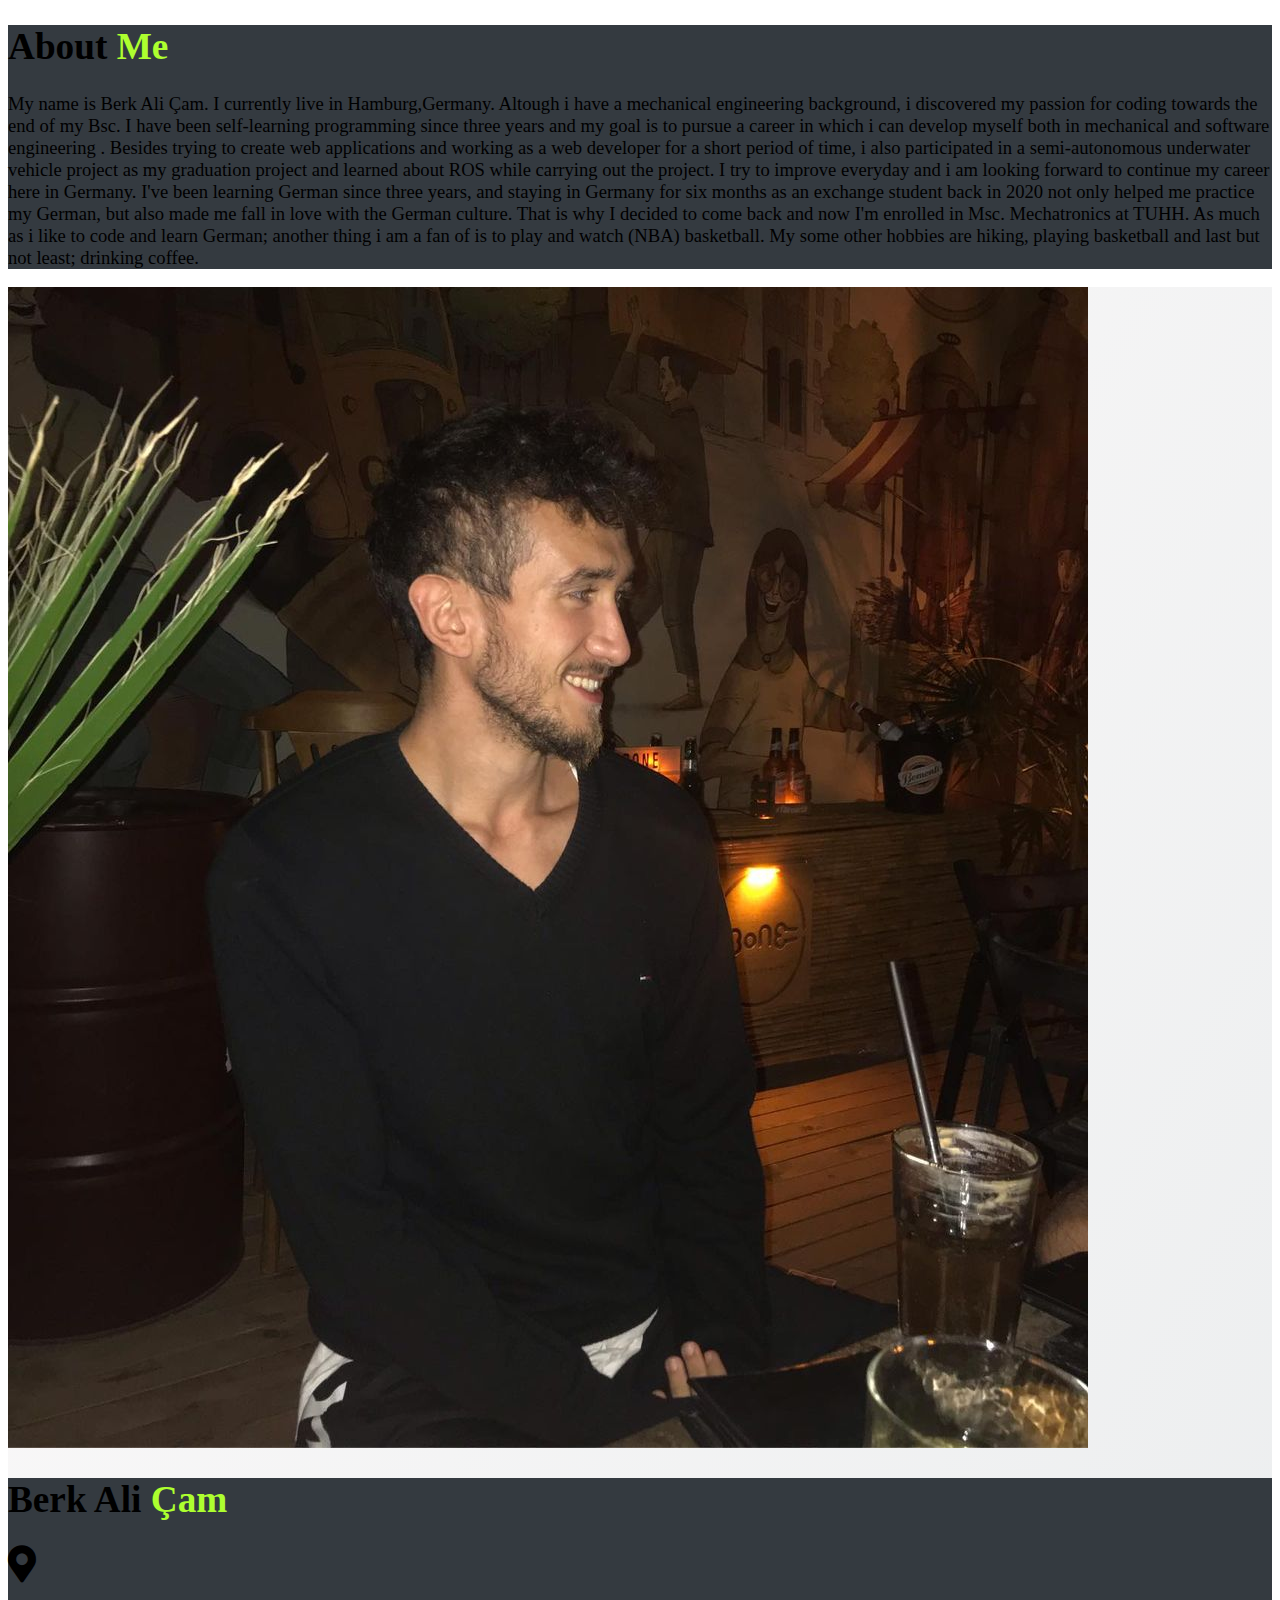
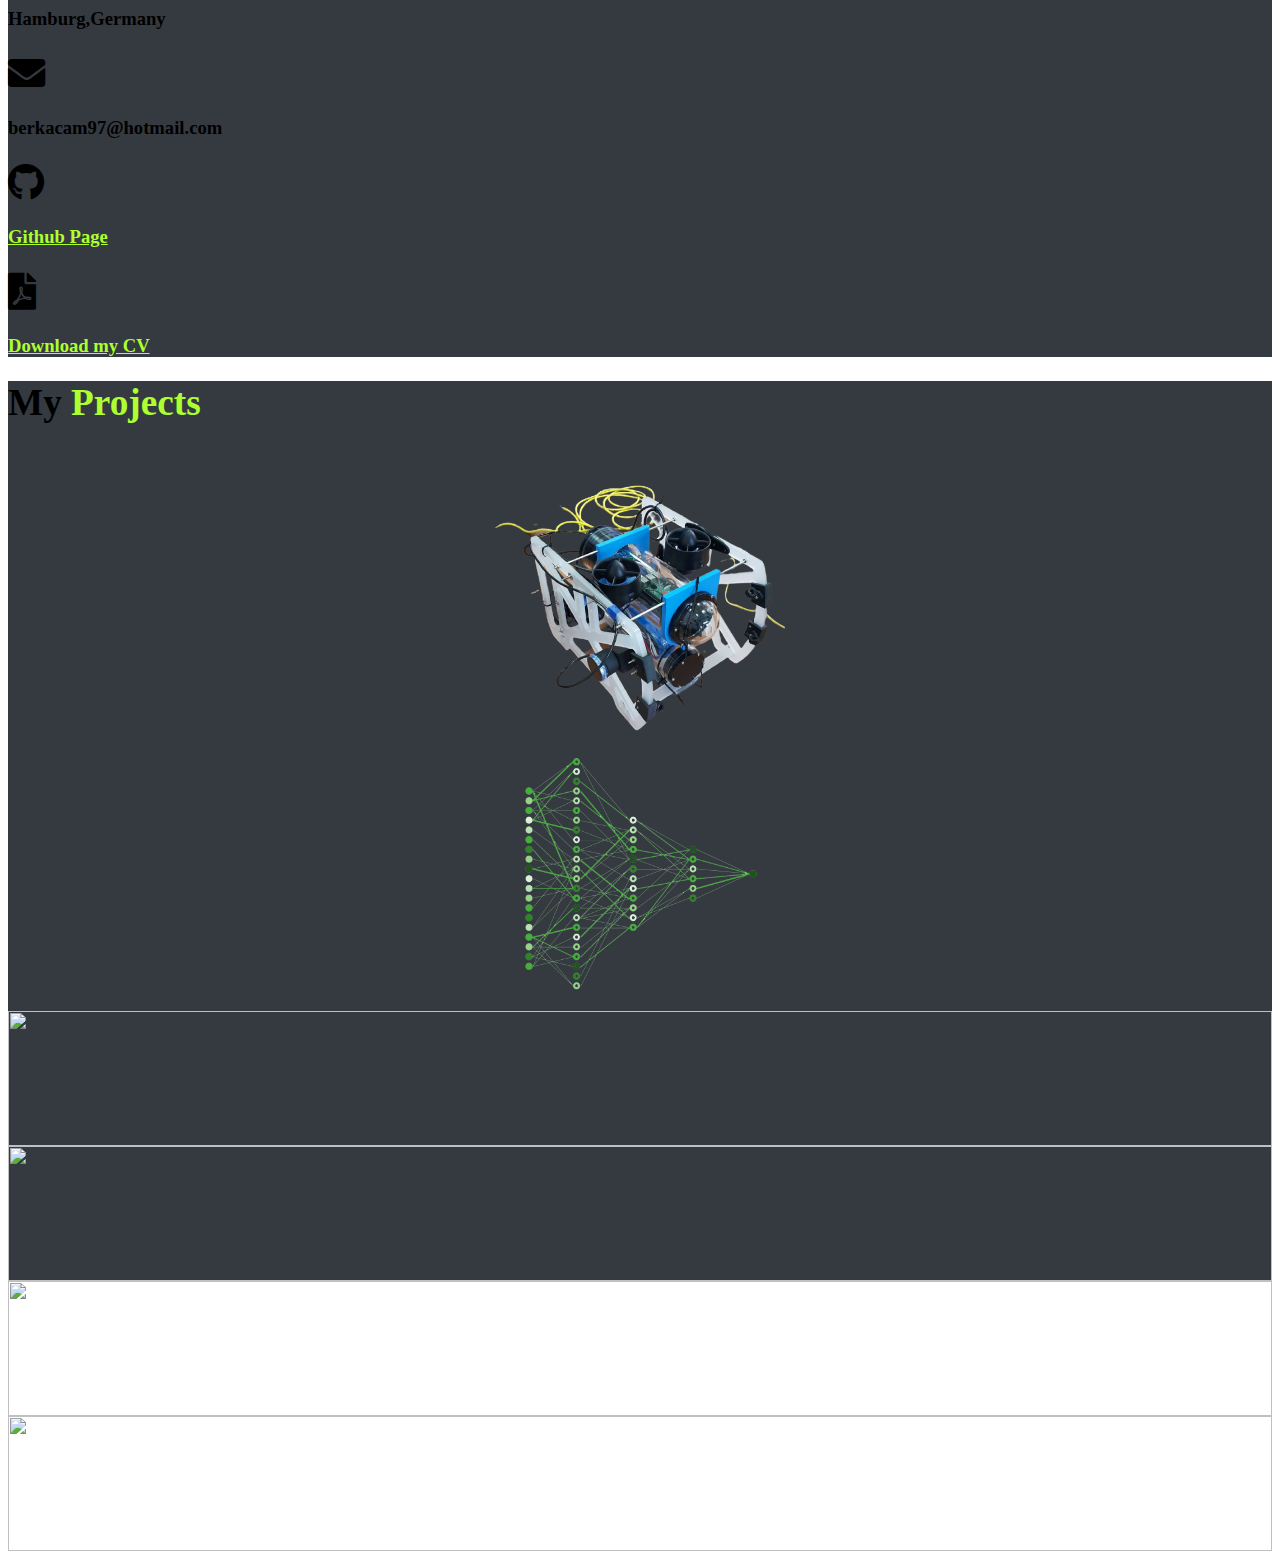
==== index.html @ bec91b0f "update" ====
<!DOCTYPE html>
<html lang="en">

<head>
    <meta charset="UTF-8">
    <meta name="viewport" content="width=device-width, initial-scale=1.0">
    <link rel="stylesheet" href="style.css">
    <link rel="stylesheet" href="https://cdnjs.cloudflare.com/ajax/libs/font-awesome/5.15.3/css/all.min.css">
    <link href="https://cdn.jsdelivr.net/npm/bootstrap@5.3.2/dist/css/bootstrap.min.css" rel="stylesheet"
        integrity="sha384-T3c6CoIi6uLrA9TneNEoa7RxnatzjcDSCmG1MXxSR1GAsXEV/Dwwykc2MPK8M2HN" crossorigin="anonymous">
    <title>Berk's Website | Welcome!</title>
</head>

<body>
    <div id="main" class="container d-flex text-responsive text-center">
        <div class="row flex-grow-1 ">
            <div class="container vh-100 dark col text-light">
                <h1 class="fst-italic p-2">About <span class="lime">Me</span></h1>
                <p class="lh-2 text-start">
                    My name is Berk Ali Çam. I currently live in Hamburg,Germany.
                    Altough i have a mechanical engineering background, i discovered my passion
                    for coding towards the end of my Bsc. I have been self-learning programming since three
                    years and my goal is to pursue a career in which i can develop myself both in
                    mechanical and software engineering . Besides trying to create web applications and working
                    as a web developer for a short period of time, i also participated in a semi-autonomous
                    underwater vehicle project as my graduation project
                    and learned about ROS while carrying out the project. I try to improve everyday and i am
                    looking forward to continue my career here in Germany. I've been learning German since three
                    years, and staying in Germany for six months as an exchange student back in 2020
                    not only helped me practice my German, but also made me fall in love with the German
                    culture. That is why I decided to come back and now I'm enrolled in Msc. Mechatronics at
                    TUHH.
                    As much as i like to code and learn German; another thing i am a fan of is to play and watch
                    (NBA) basketball. My some other hobbies are hiking, playing basketball
                    and last but not least; drinking coffee.
                </p>
            </div>
            <div class="container vh-100 col gradient ">
                <img src="./images/berk_photo.jpg" class="rounded-circle img-fluid mt-2 mb-2 " alt="">
                <div class="text-white p-3 dark border rounded">
                    <h1 class="fst-italic text-center">Berk Ali <span class="lime">Çam</span></h1>
                    <div class="d-flex">
                        <i class="fas fa-map-marker-alt fa-2x p-2"></i>
                        <h4 class="align-self-center flex-fill mb-0">Hamburg,Germany</h4>
                    </div>
                    <div class="d-flex">
                        <i class="fas fa-envelope fa-2x p-2"></i>
                        <h4 class="align-self-center flex-fill mb-0">berkacam97@hotmail.com</h4>
                    </div>
                    <div class="d-flex">
                        <i class="fab fa-github fa-2x p-2"></i>
                        <a class="link-underline link-underline-opacity-0 lime align-self-center flex-fill"
                            target="_blank" href="https://github.com/bergalii">
                            <h4 class="align-self-center mb-0">Github Page</h4>
                        </a>
                    </div>
                    <div class="d-flex">
                        <i class="fas fa-file-pdf fa-2x p-2"></i>
                        <a class="link-underline link-underline-opacity-0 lime align-self-center flex-fill"
                            href="Berk_CV.pdf" download>
                            <h4 class="align-self-center mb-0">Download my CV</h4>
                        </a>
                    </div>
                </div>
            </div>
            <div class="container vh-100 dark col text-light" id="project-container">
                <div style="height: 10vh;" class="row">
                    <h1 class="fst-italic p-2">My <span class="lime">Projects</span></h1>
                </div>
                <div style="height: 30vh; margin: 0;" class="row container border-bottom border-top">
                    <img src="./images/robot.png" class="project-img" alt="">
                </div>
                <div style="height: 30vh; margin: 0;" class="row container border-bottom">
                    <img src="./images/neural_network.png" class="project-img" alt=""
                        onclick="window.open('poster.pdf')">
                </div>
                <div style="height: 30vh;  margin: 0;" class="row container ">
                    <div class="row">
                        <div style="height: 15vh;" class="col container border-right">
                            <img src="./images/fangs.png" class="project-img" alt=""
                                onclick="window.open('https://vampire-vs-villagers.netlify.app/','_blank')">
                        </div>
                        <div style="height: 15vh;" class="col container">
                            <img src="./images/nba.png" class="project-img" alt=""
                                onclick="window.open('https://vampire-vs-villagers.netlify.app/','_blank')">
                        </div>
                    </div>
                    <div class="row">
                        <div style="height: 15vh;" class="col container">
                            <img src="./images/card.png" class="project-img" alt=""
                                onclick="window.open('https://vampire-vs-villagers.netlify.app/','_blank')">
                        </div>
                        <div style="height: 15vh;" class="col container">
                            <img src="./images/trivia.png" class="project-img" alt=""
                                onclick="window.open('https://vampire-vs-villagers.netlify.app/','_blank')">
                        </div>
                    </div>
                </div>
            </div>
        </div>
    </div>
    <script src="https://cdn.jsdelivr.net/npm/bootstrap@5.3.2/dist/js/bootstrap.bundle.min.js"
        integrity="sha384-C6RzsynM9kWDrMNeT87bh95OGNyZPhcTNXj1NW7RuBCsyN/o0jlpcV8Qyq46cDfL"
        crossorigin="anonymous"></script>
</body>

</html>
---- style.css ----
/* Utilities */
.dark {
    background-color: #343a40;
}


body {
    font-size: calc(0.4vw + 1.5vh) !important;
}



.lime {
    color: greenyellow;
}

.gradient {
    background-image: linear-gradient(120deg, #fdfbfb 0%, #ebedee 100%);
}


.img-container {
    display: flex;
    align-items: center;
    justify-content: center;
    height: 100%;
}

.project-img {
    object-fit: scale-down;
    height: 100%;
    width: 100%;
}


#project-container {
    padding: 0;
}

#project-container img {
    cursor: pointer;
}

@media screen and (max-width: 1200px) {
    body {
        font-size: 16px;
    }

    h1 {
        font-size: 13px;
    }
}
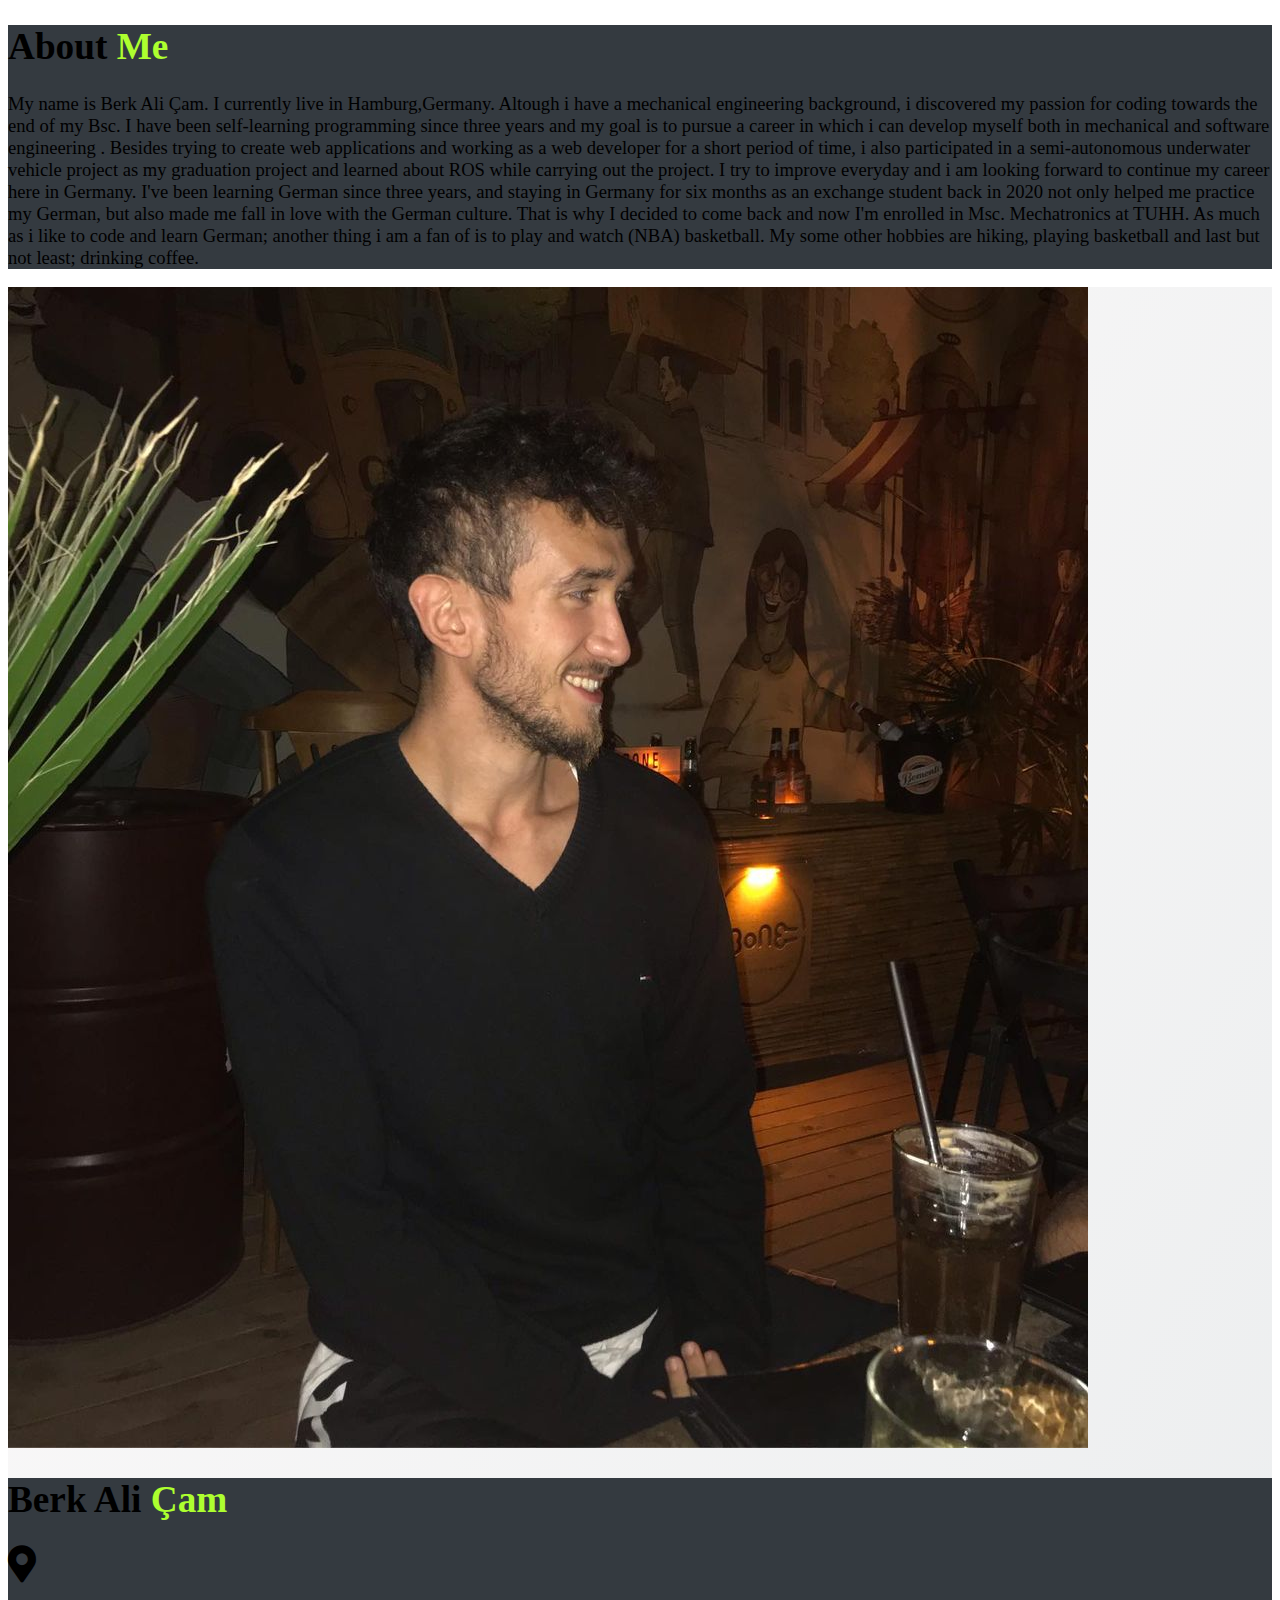
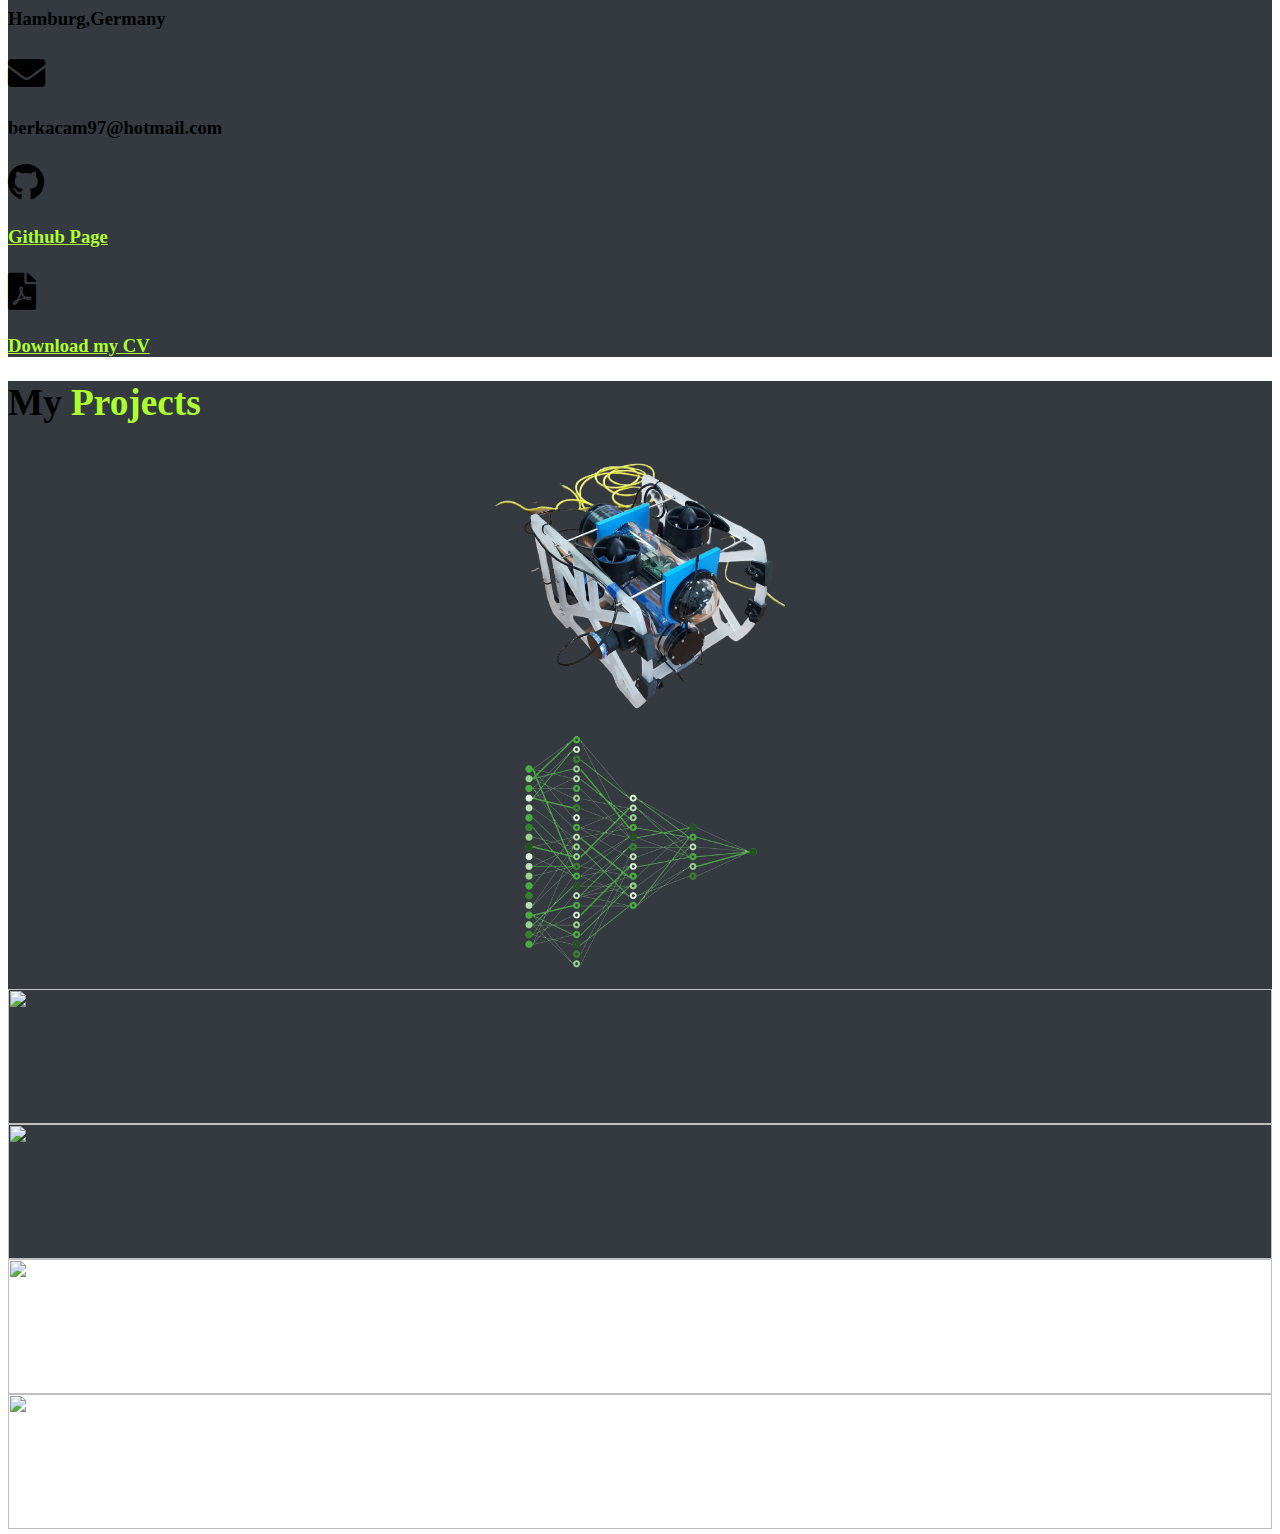
==== commit 26d9eba7: "update" ====
--- a/index.html
+++ b/index.html
@@ -64,41 +64,74 @@
                 </div>
             </div>
             <div class="container vh-100 dark col text-light" id="project-container">
-                <div style="height: 10vh;" class="row">
+                <div style="height: 7.5vh;" class="row">
                     <h1 class="fst-italic p-2">My <span class="lime">Projects</span></h1>
                 </div>
-                <div style="height: 30vh; margin: 0;" class="row container border-bottom border-top">
+                <div style="height: 30vh; margin: 0;" class="row container border-bottom border-top" onmouseover="
+                    showDescription(this)" onmouseout="hideDescription(this)">
+                    <div style="display: none;" class="description"
+                        onclick="window.open('https://www.youtube.com/watch?v=IDcyxaFj86E', '_blank')">
+                        <h5 class="mt-4 lime"> Bsc. Graduation Project</h5>
+                        <h5 class="mt-2"> Integration of new sensors & software development on an underwater vehicle in
+                            ROS framework</h5>
+                    </div>
                     <img src="./images/robot.png" class="project-img" alt="">
                 </div>
-                <div style="height: 30vh; margin: 0;" class="row container border-bottom">
+                <div style="height: 30vh; margin: 0;" class="row container border-bottom"
+                    onmouseover="showDescription(this)" onmouseout="hideDescription(this)">
+                    <div style="display: none;" class="description" onclick="window.open('poster.pdf')">
+                        <h5 class="mt-4 lime"> TUHH - Fishing for Experience Project</h5>
+                        <h5 class="mt-2"> Building a CNN from scratch and integration of the model to web using
+                            Tensorflow & Tensorflow.js</h5>
+                    </div>
                     <img src="./images/neural_network.png" class="project-img" alt=""
                         onclick="window.open('poster.pdf')">
                 </div>
-                <div style="height: 30vh;  margin: 0;" class="row container ">
-                    <div class="row">
-                        <div style="height: 15vh;" class="col container border-right">
-                            <img src="./images/fangs.png" class="project-img" alt=""
-                                onclick="window.open('https://vampire-vs-villagers.netlify.app/','_blank')">
+                <div style="height: 30vh; margin: 0;" class="row container" onmouseover="showList(this)"
+                    onmouseout="hideList(this)">
+                    <div>
+                        <div class="row">
+                            <div style="height: 15vh; " class="col container border-right">
+                                <img src="./images/fangs.png" class="project-img" alt="">
+                            </div>
+                            <div style="height: 15vh;" class="col container">
+                                <img src="./images/nba.png" class="project-img" alt=""
+                                    onclick="window.open('https://vampire-vs-villagers.netlify.app/','_blank')">
+                            </div>
                         </div>
-                        <div style="height: 15vh;" class="col container">
-                            <img src="./images/nba.png" class="project-img" alt=""
-                                onclick="window.open('https://vampire-vs-villagers.netlify.app/','_blank')">
+                        <div class="row">
+                            <div style="height: 15vh;" class="col container">
+                                <img src="./images/card.png" class="project-img" alt=""
+                                    onclick="window.open('https://vampire-vs-villagers.netlify.app/','_blank')">
+                            </div>
+                            <div style="height: 15vh;" class="col container">
+                                <img src="./images/trivia.png" class="project-img" alt=""
+                                    onclick="window.open('https://vampire-vs-villagers.netlify.app/','_blank')">
+                            </div>
                         </div>
                     </div>
-                    <div class="row">
-                        <div style="height: 15vh;" class="col container">
-                            <img src="./images/card.png" class="project-img" alt=""
+                    <div style="display: none;">
+                        <h5>Various <span class="lime">REACT</span> projects</h5>
+                        <ul class="list-group">
+                            <a href=" #" class="list-group-item list-group-item-action"
                                 onclick="window.open('https://vampire-vs-villagers.netlify.app/','_blank')">
-                        </div>
-                        <div style="height: 15vh;" class="col container">
-                            <img src="./images/trivia.png" class="project-img" alt=""
-                                onclick="window.open('https://vampire-vs-villagers.netlify.app/','_blank')">
-                        </div>
+                                Vampires vs Villagers
+                            </a>
+                            <a href=" #" class="list-group-item list-group-item-action"
+                                onclick="window.open('https://buildyournbateam.netlify.app/','_blank')">NBA Team
+                                Builder</a>
+                            <a href="#" class="list-group-item list-group-item-action"
+                                onclick="window.open('https://matchthepictures.netlify.app/','_blank')">Match the
+                                Pictures</a>
+                            <a href="#" class="list-group-item list-group-item-action"
+                                onclick="window.open('https://triviaquizz.netlify.app/','_blank')">Trivia Quiz</a>
+                        </ul>
                     </div>
                 </div>
             </div>
         </div>
     </div>
+    <script src="app.js"></script>
     <script src="https://cdn.jsdelivr.net/npm/bootstrap@5.3.2/dist/js/bootstrap.bundle.min.js"
         integrity="sha384-C6RzsynM9kWDrMNeT87bh95OGNyZPhcTNXj1NW7RuBCsyN/o0jlpcV8Qyq46cDfL"
         crossorigin="anonymous"></script>
--- a/style.css
+++ b/style.css
@@ -32,6 +32,10 @@
     width: 100%;
 }
 
+.description {
+    cursor: pointer;
+}
+
 
 #project-container {
     padding: 0;
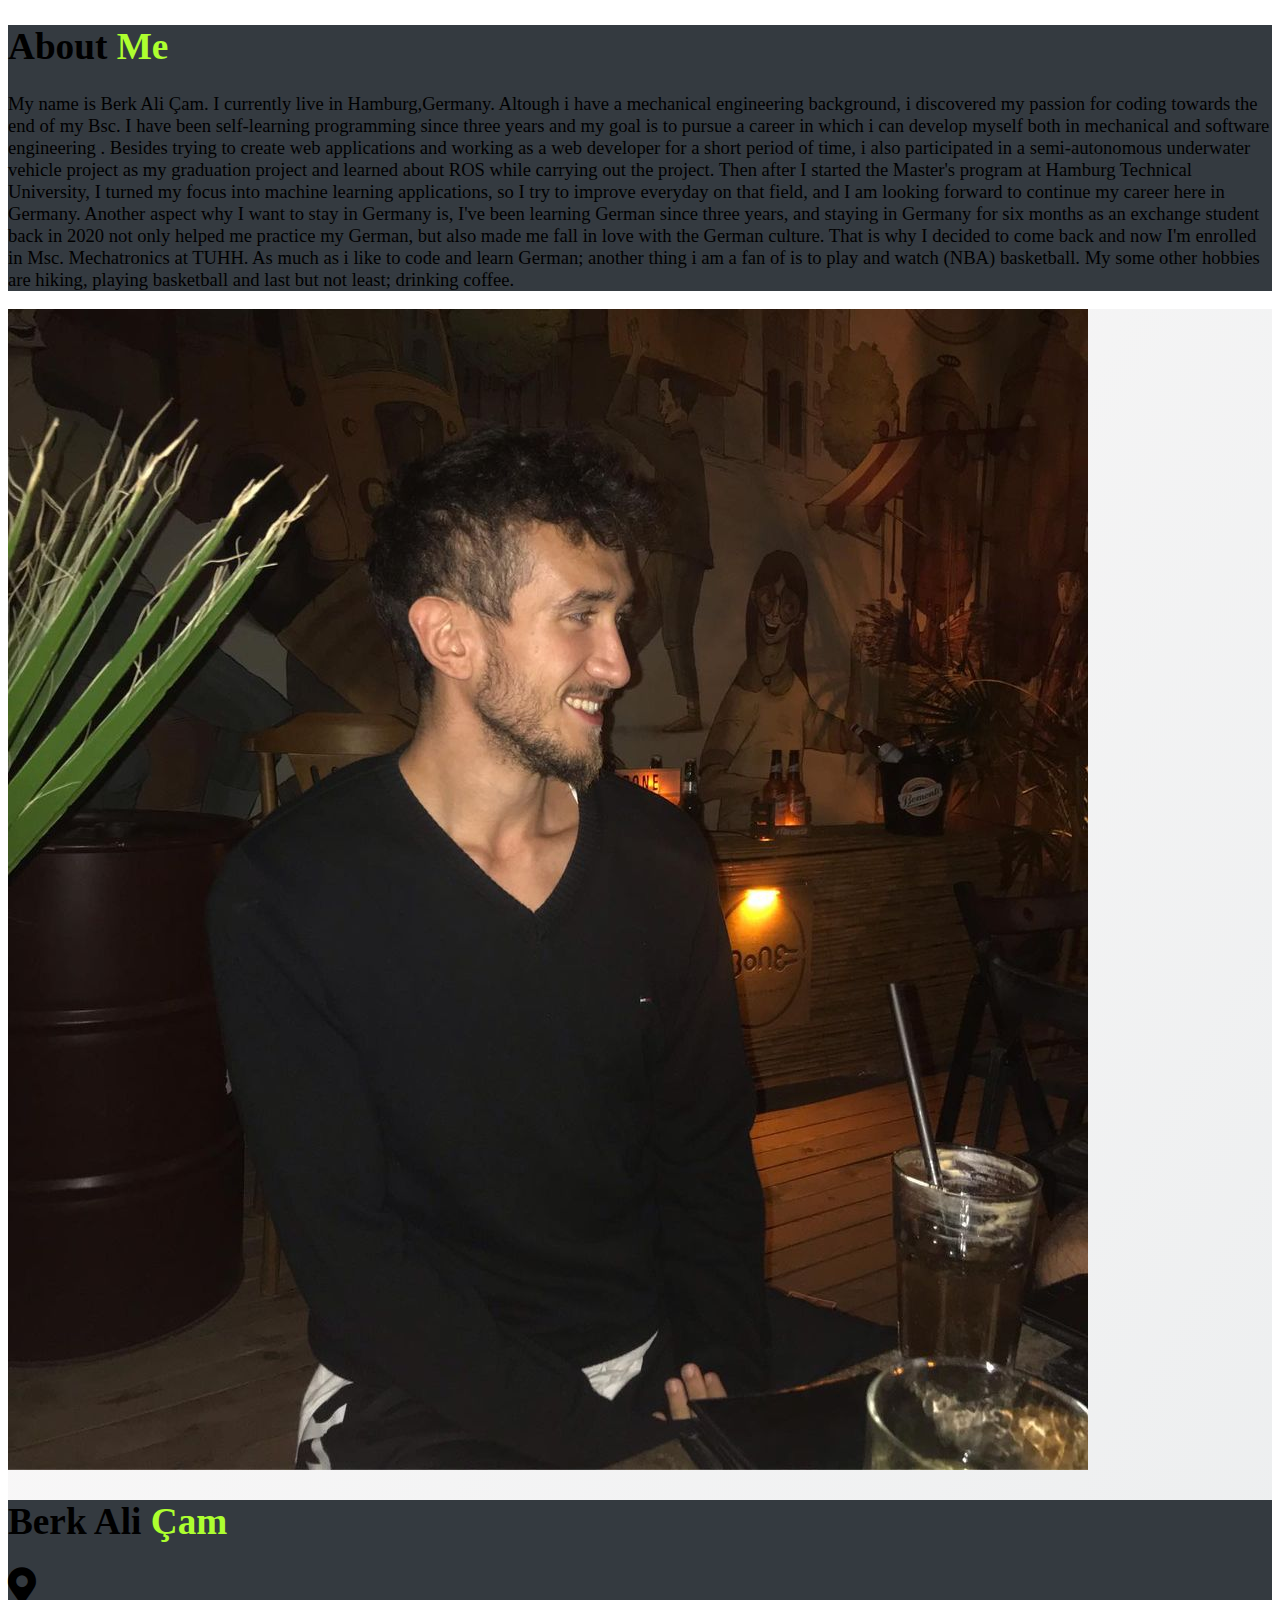
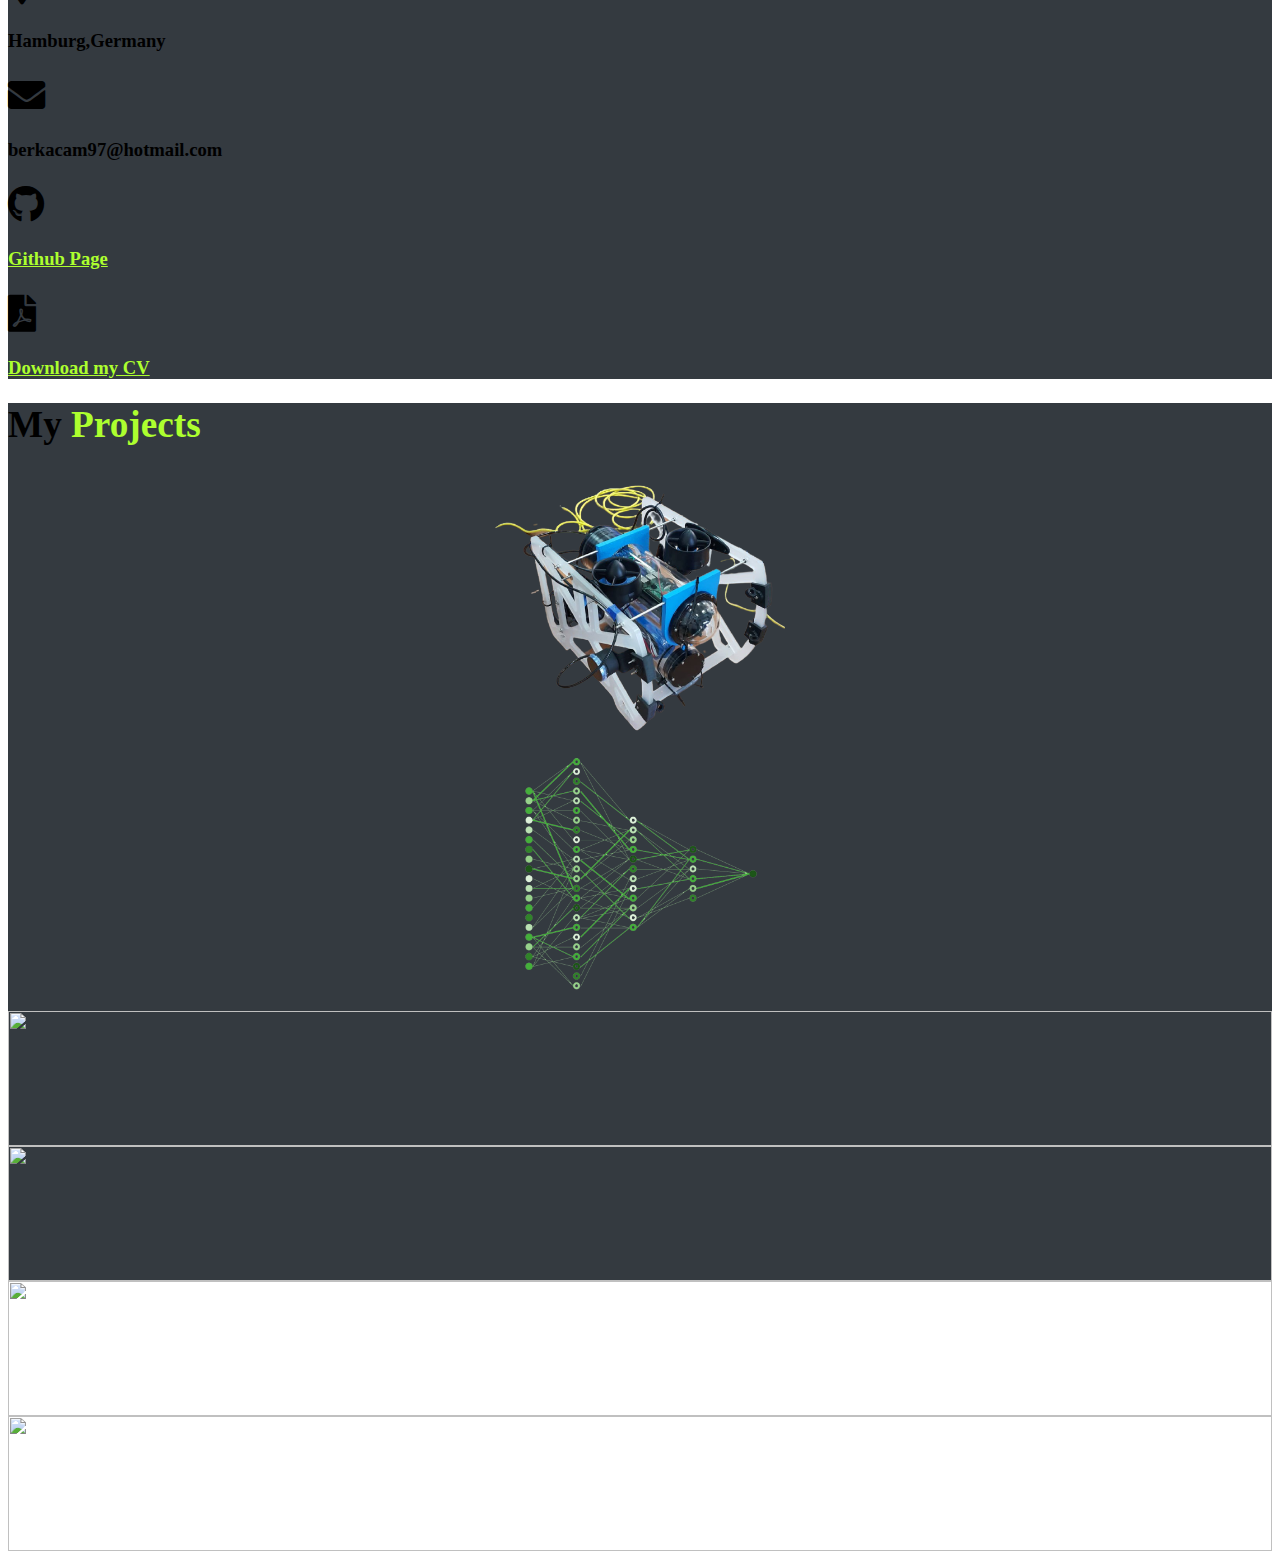
==== commit fca54aa7: "about me update" ====
--- a/index.html
+++ b/index.html
@@ -24,8 +24,11 @@
                     mechanical and software engineering . Besides trying to create web applications and working
                     as a web developer for a short period of time, i also participated in a semi-autonomous
                     underwater vehicle project as my graduation project
-                    and learned about ROS while carrying out the project. I try to improve everyday and i am
-                    looking forward to continue my career here in Germany. I've been learning German since three
+                    and learned about ROS while carrying out the project.
+                    Then after I started the Master's program at Hamburg Technical University, I turned my focus into
+                    machine learning applications, so I try to improve everyday on that field, and I am
+                    looking forward to continue my career here in Germany. Another aspect why I want to stay in Germany
+                    is, I've been learning German since three
                     years, and staying in Germany for six months as an exchange student back in 2020
                     not only helped me practice my German, but also made me fall in love with the German
                     culture. That is why I decided to come back and now I'm enrolled in Msc. Mechatronics at
@@ -95,23 +98,20 @@
                                 <img src="./images/fangs.png" class="project-img" alt="">
                             </div>
                             <div style="height: 15vh;" class="col container">
-                                <img src="./images/nba.png" class="project-img" alt=""
-                                    onclick="window.open('https://vampire-vs-villagers.netlify.app/','_blank')">
+                                <img src="./images/nba.png" class="project-img" alt="">
                             </div>
                         </div>
                         <div class="row">
                             <div style="height: 15vh;" class="col container">
-                                <img src="./images/card.png" class="project-img" alt=""
-                                    onclick="window.open('https://vampire-vs-villagers.netlify.app/','_blank')">
+                                <img src="./images/card.png" class="project-img" alt="">
                             </div>
                             <div style="height: 15vh;" class="col container">
-                                <img src="./images/trivia.png" class="project-img" alt=""
-                                    onclick="window.open('https://vampire-vs-villagers.netlify.app/','_blank')">
+                                <img src="./images/trivia.png" class="project-img" alt="">
                             </div>
                         </div>
                     </div>
                     <div style="display: none;">
-                        <h5>Various <span class="lime">REACT</span> projects</h5>
+                        <h5 class="mt-2">Various <span class="lime">REACT</span> projects</h5>
                         <ul class="list-group">
                             <a href=" #" class="list-group-item list-group-item-action"
                                 onclick="window.open('https://vampire-vs-villagers.netlify.app/','_blank')">
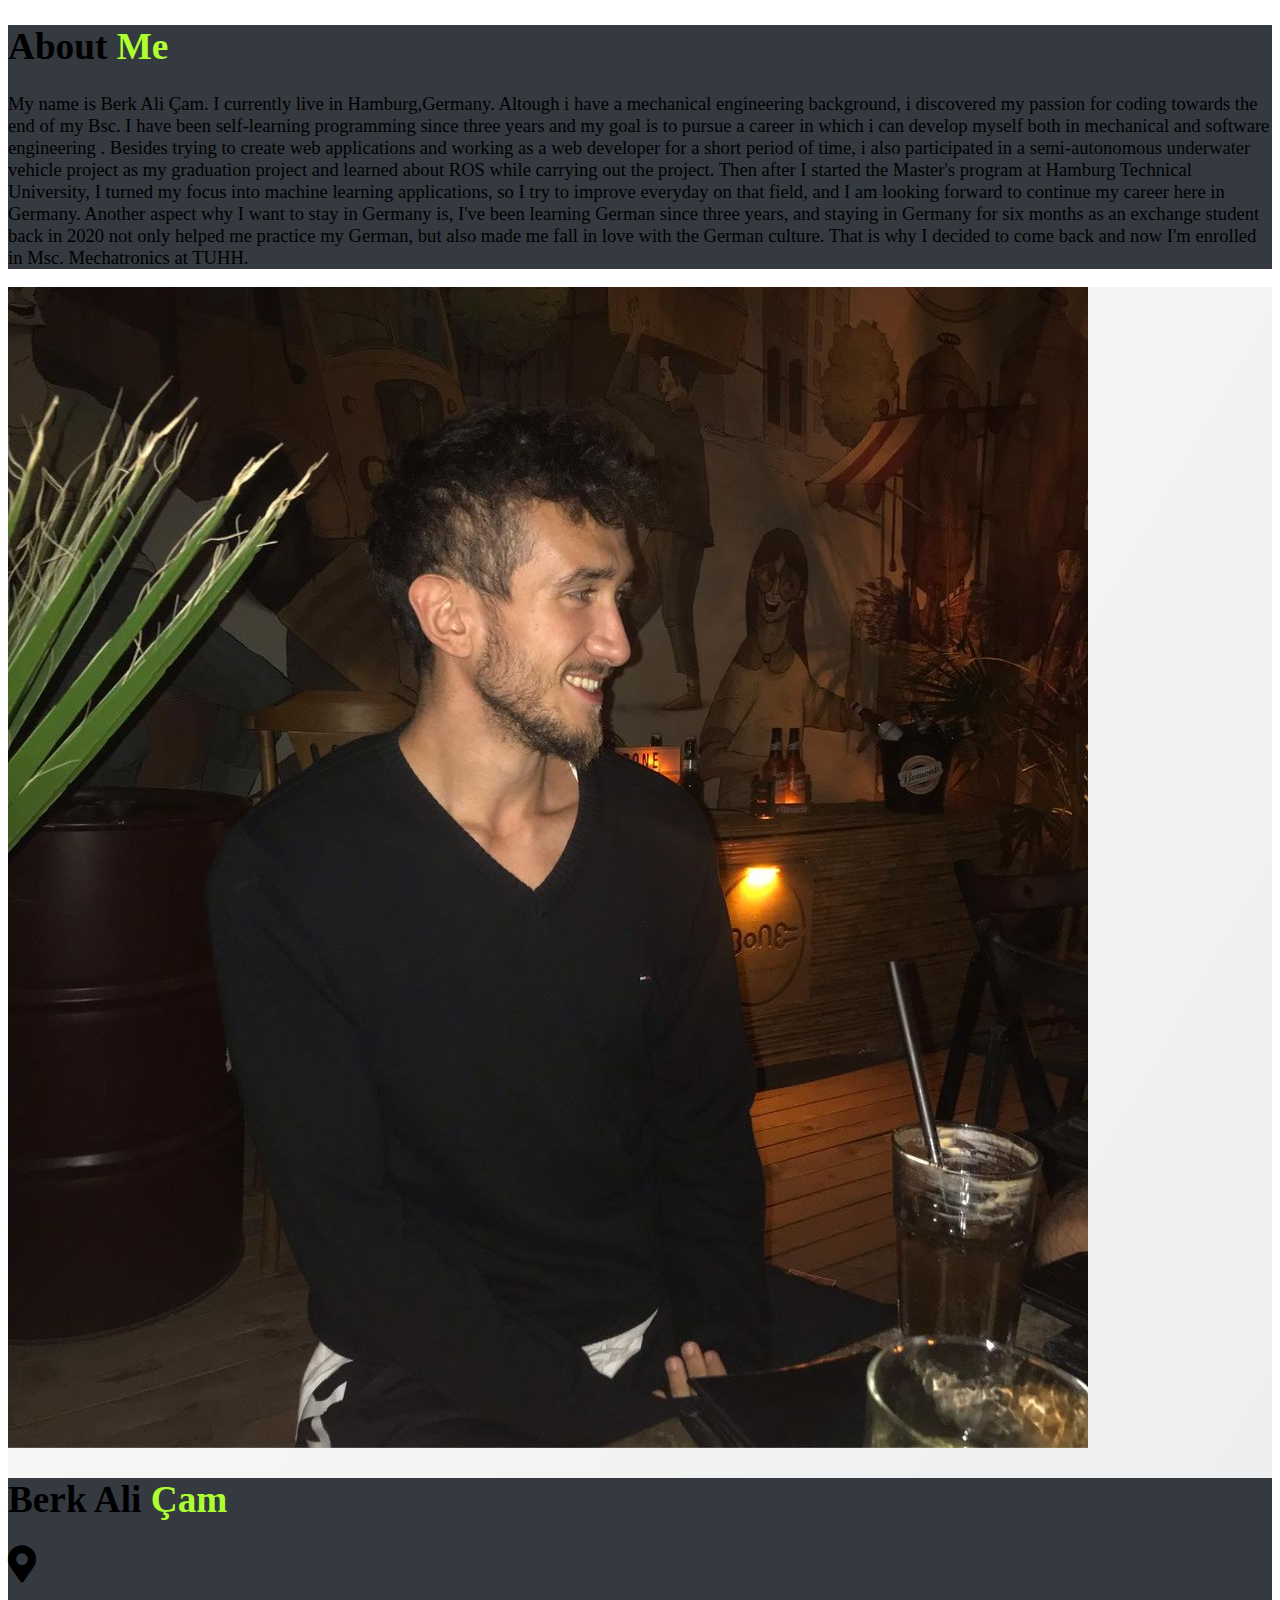
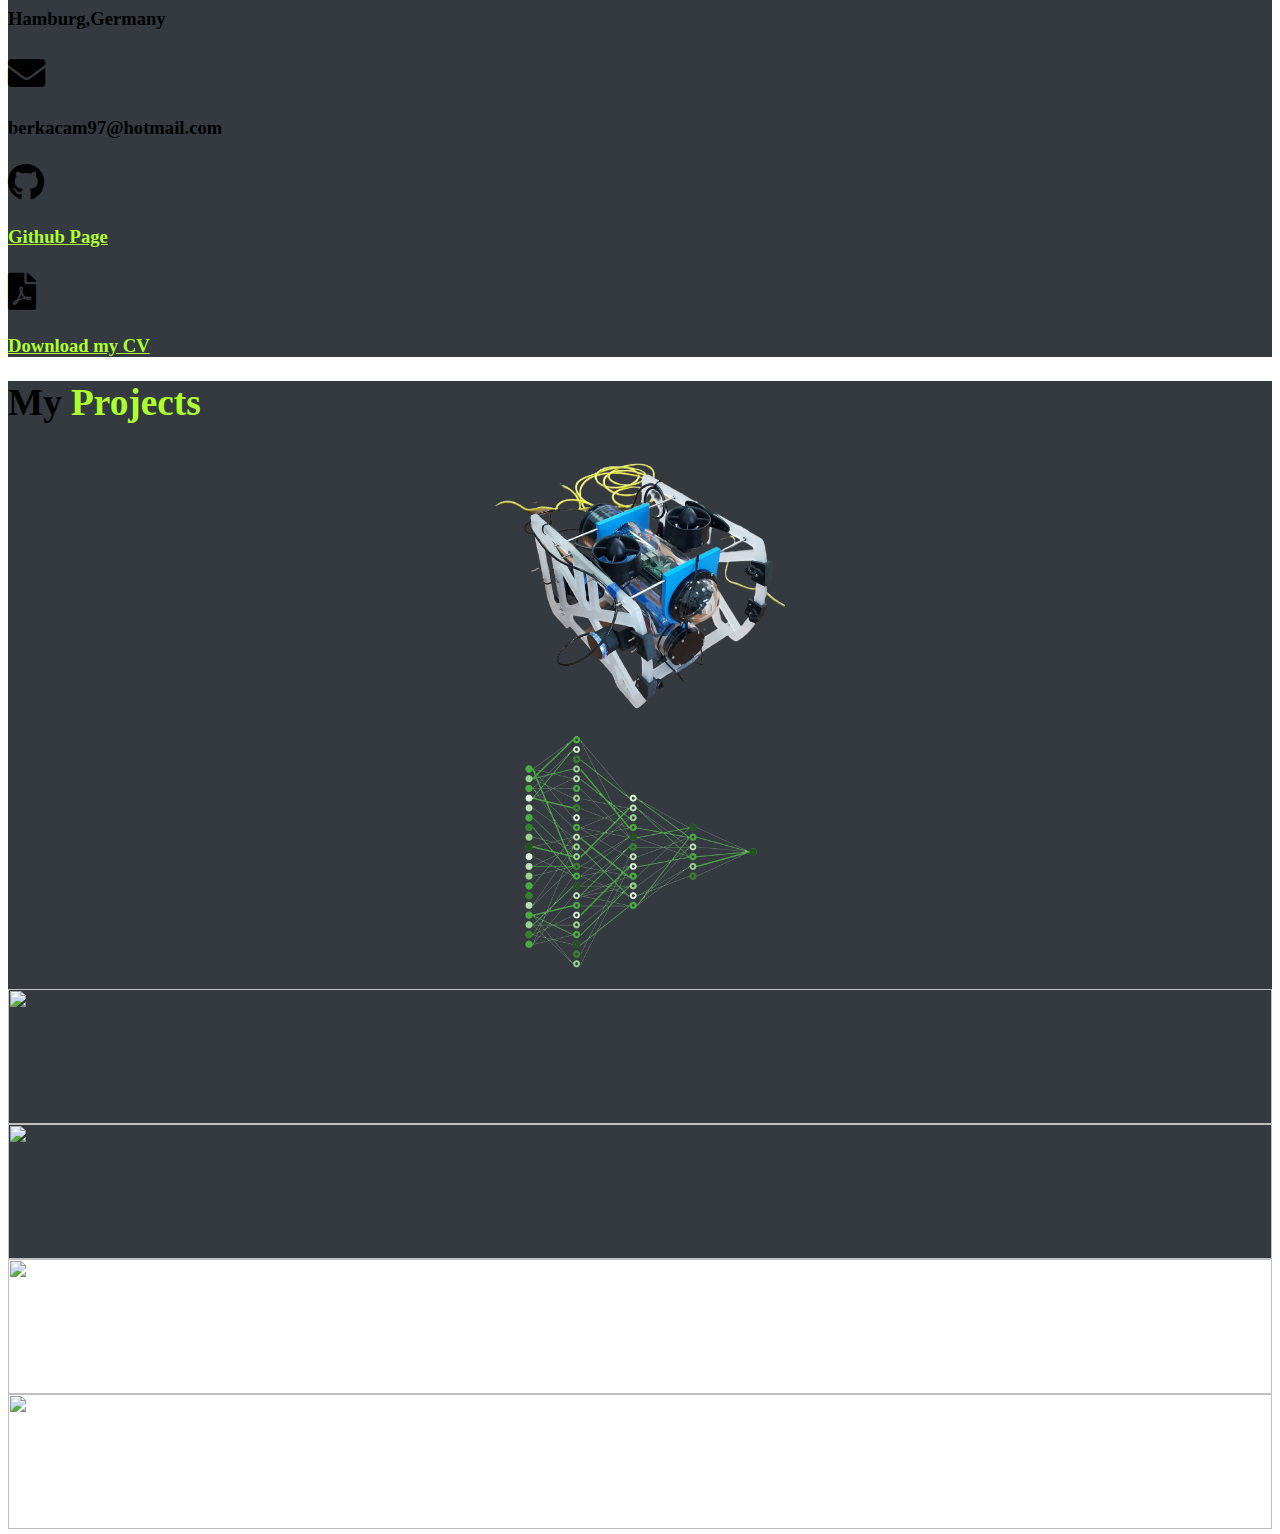
==== commit 4f3e170c: "about me changes" ====
--- a/index.html
+++ b/index.html
@@ -33,9 +33,6 @@
                     not only helped me practice my German, but also made me fall in love with the German
                     culture. That is why I decided to come back and now I'm enrolled in Msc. Mechatronics at
                     TUHH.
-                    As much as i like to code and learn German; another thing i am a fan of is to play and watch
-                    (NBA) basketball. My some other hobbies are hiking, playing basketball
-                    and last but not least; drinking coffee.
                 </p>
             </div>
             <div class="container vh-100 col gradient ">
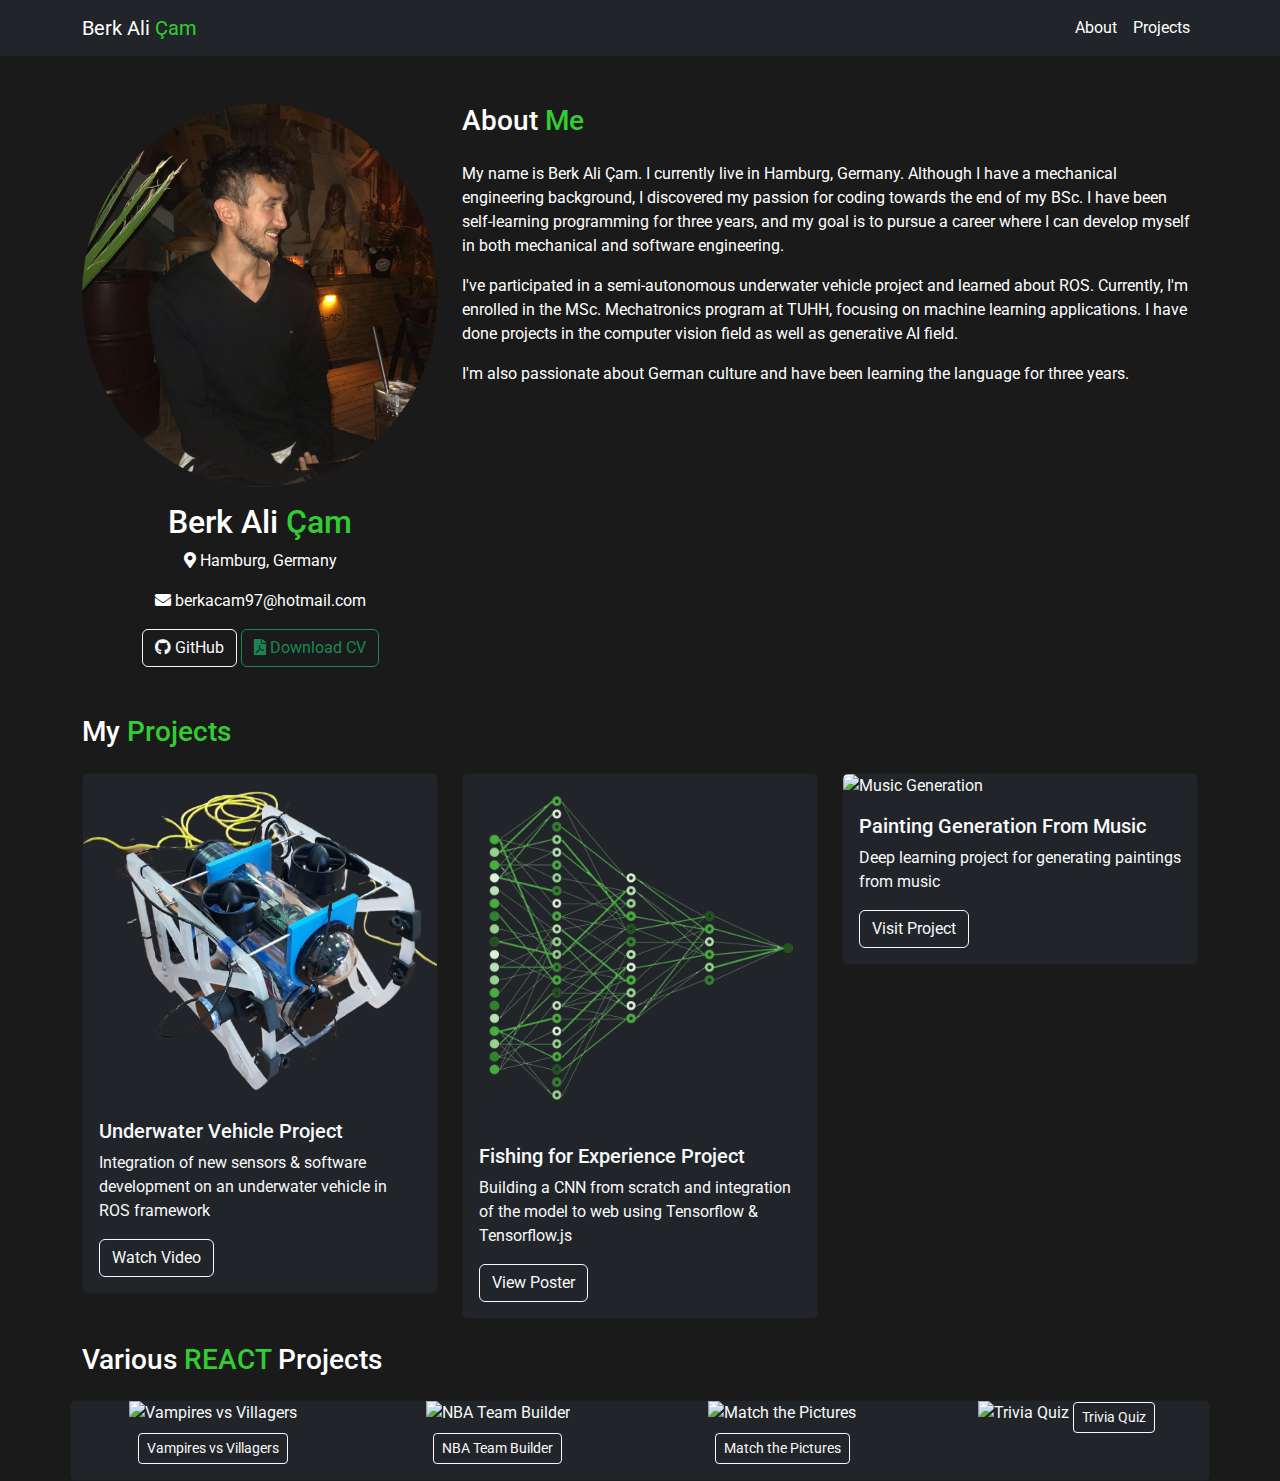
==== commit d5cce45f: "website update" ====
--- a/index.html
+++ b/index.html
@@ -1,137 +1,241 @@
 <!DOCTYPE html>
 <html lang="en">
+  <head>
+    <meta charset="UTF-8" />
+    <meta name="viewport" content="width=device-width, initial-scale=1.0" />
+    <link
+      rel="stylesheet"
+      href="https://cdnjs.cloudflare.com/ajax/libs/font-awesome/5.15.3/css/all.min.css"
+    />
+    <link
+      href="https://cdn.jsdelivr.net/npm/bootstrap@5.3.2/dist/css/bootstrap.min.css"
+      rel="stylesheet"
+    />
+    <link
+      href="https://fonts.googleapis.com/css2?family=Roboto:wght@300;400;700&display=swap"
+      rel="stylesheet"
+    />
+    <title>Berk's Website | Welcome!</title>
+    <style>
+      body {
+        font-family: "Roboto", sans-serif;
+        background-color: #1a1a1a;
+        color: #ffffff;
+      }
+      .lime {
+        color: #32cd32;
+      }
+      .nav-link {
+        color: #ffffff;
+      }
+      .nav-link:hover {
+        color: #32cd32;
+      }
+      .project-card {
+        transition: transform 0.3s ease-in-out;
+      }
+      .project-card:hover {
+        transform: translateY(-5px);
+      }
+    </style>
+  </head>
 
-<head>
-    <meta charset="UTF-8">
-    <meta name="viewport" content="width=device-width, initial-scale=1.0">
-    <link rel="stylesheet" href="style.css">
-    <link rel="stylesheet" href="https://cdnjs.cloudflare.com/ajax/libs/font-awesome/5.15.3/css/all.min.css">
-    <link href="https://cdn.jsdelivr.net/npm/bootstrap@5.3.2/dist/css/bootstrap.min.css" rel="stylesheet"
-        integrity="sha384-T3c6CoIi6uLrA9TneNEoa7RxnatzjcDSCmG1MXxSR1GAsXEV/Dwwykc2MPK8M2HN" crossorigin="anonymous">
-    <title>Berk's Website | Welcome!</title>
-</head>
+  <body>
+    <nav class="navbar navbar-expand-lg navbar-dark bg-dark">
+      <div class="container">
+        <a class="navbar-brand" href="#"
+          >Berk Ali <span class="lime">Çam</span></a
+        >
+        <button
+          class="navbar-toggler"
+          type="button"
+          data-bs-toggle="collapse"
+          data-bs-target="#navbarNav"
+        >
+          <span class="navbar-toggler-icon"></span>
+        </button>
+        <div class="collapse navbar-collapse" id="navbarNav">
+          <ul class="navbar-nav ms-auto">
+            <li class="nav-item">
+              <a class="nav-link" href="#about">About</a>
+            </li>
+            <li class="nav-item">
+              <a class="nav-link" href="#projects">Projects</a>
+            </li>
+          </ul>
+        </div>
+      </div>
+    </nav>
 
-<body>
-    <div id="main" class="container d-flex text-responsive text-center">
-        <div class="row flex-grow-1 ">
-            <div class="container vh-100 dark col text-light">
-                <h1 class="fst-italic p-2">About <span class="lime">Me</span></h1>
-                <p class="lh-2 text-start">
-                    My name is Berk Ali Çam. I currently live in Hamburg,Germany.
-                    Altough i have a mechanical engineering background, i discovered my passion
-                    for coding towards the end of my Bsc. I have been self-learning programming since three
-                    years and my goal is to pursue a career in which i can develop myself both in
-                    mechanical and software engineering . Besides trying to create web applications and working
-                    as a web developer for a short period of time, i also participated in a semi-autonomous
-                    underwater vehicle project as my graduation project
-                    and learned about ROS while carrying out the project.
-                    Then after I started the Master's program at Hamburg Technical University, I turned my focus into
-                    machine learning applications, so I try to improve everyday on that field, and I am
-                    looking forward to continue my career here in Germany. Another aspect why I want to stay in Germany
-                    is, I've been learning German since three
-                    years, and staying in Germany for six months as an exchange student back in 2020
-                    not only helped me practice my German, but also made me fall in love with the German
-                    culture. That is why I decided to come back and now I'm enrolled in Msc. Mechatronics at
-                    TUHH.
-                </p>
-            </div>
-            <div class="container vh-100 col gradient ">
-                <img src="./images/berk_photo.jpg" class="rounded-circle img-fluid mt-2 mb-2 " alt="">
-                <div class="text-white p-3 dark border rounded">
-                    <h1 class="fst-italic text-center">Berk Ali <span class="lime">Çam</span></h1>
-                    <div class="d-flex">
-                        <i class="fas fa-map-marker-alt fa-2x p-2"></i>
-                        <h4 class="align-self-center flex-fill mb-0">Hamburg,Germany</h4>
-                    </div>
-                    <div class="d-flex">
-                        <i class="fas fa-envelope fa-2x p-2"></i>
-                        <h4 class="align-self-center flex-fill mb-0">berkacam97@hotmail.com</h4>
-                    </div>
-                    <div class="d-flex">
-                        <i class="fab fa-github fa-2x p-2"></i>
-                        <a class="link-underline link-underline-opacity-0 lime align-self-center flex-fill"
-                            target="_blank" href="https://github.com/bergalii">
-                            <h4 class="align-self-center mb-0">Github Page</h4>
-                        </a>
-                    </div>
-                    <div class="d-flex">
-                        <i class="fas fa-file-pdf fa-2x p-2"></i>
-                        <a class="link-underline link-underline-opacity-0 lime align-self-center flex-fill"
-                            href="Berk_CV.pdf" download>
-                            <h4 class="align-self-center mb-0">Download my CV</h4>
-                        </a>
-                    </div>
-                </div>
-            </div>
-            <div class="container vh-100 dark col text-light" id="project-container">
-                <div style="height: 7.5vh;" class="row">
-                    <h1 class="fst-italic p-2">My <span class="lime">Projects</span></h1>
-                </div>
-                <div style="height: 30vh; margin: 0;" class="row container border-bottom border-top" onmouseover="
-                    showDescription(this)" onmouseout="hideDescription(this)">
-                    <div style="display: none;" class="description"
-                        onclick="window.open('https://www.youtube.com/watch?v=IDcyxaFj86E', '_blank')">
-                        <h5 class="mt-4 lime"> Bsc. Graduation Project</h5>
-                        <h5 class="mt-2"> Integration of new sensors & software development on an underwater vehicle in
-                            ROS framework</h5>
-                    </div>
-                    <img src="./images/robot.png" class="project-img" alt="">
-                </div>
-                <div style="height: 30vh; margin: 0;" class="row container border-bottom"
-                    onmouseover="showDescription(this)" onmouseout="hideDescription(this)">
-                    <div style="display: none;" class="description" onclick="window.open('poster.pdf')">
-                        <h5 class="mt-4 lime"> TUHH - Fishing for Experience Project</h5>
-                        <h5 class="mt-2"> Building a CNN from scratch and integration of the model to web using
-                            Tensorflow & Tensorflow.js</h5>
-                    </div>
-                    <img src="./images/neural_network.png" class="project-img" alt=""
-                        onclick="window.open('poster.pdf')">
-                </div>
-                <div style="height: 30vh; margin: 0;" class="row container" onmouseover="showList(this)"
-                    onmouseout="hideList(this)">
-                    <div>
-                        <div class="row">
-                            <div style="height: 15vh; " class="col container border-right">
-                                <img src="./images/fangs.png" class="project-img" alt="">
-                            </div>
-                            <div style="height: 15vh;" class="col container">
-                                <img src="./images/nba.png" class="project-img" alt="">
-                            </div>
-                        </div>
-                        <div class="row">
-                            <div style="height: 15vh;" class="col container">
-                                <img src="./images/card.png" class="project-img" alt="">
-                            </div>
-                            <div style="height: 15vh;" class="col container">
-                                <img src="./images/trivia.png" class="project-img" alt="">
-                            </div>
-                        </div>
-                    </div>
-                    <div style="display: none;">
-                        <h5 class="mt-2">Various <span class="lime">REACT</span> projects</h5>
-                        <ul class="list-group">
-                            <a href=" #" class="list-group-item list-group-item-action"
-                                onclick="window.open('https://vampire-vs-villagers.netlify.app/','_blank')">
-                                Vampires vs Villagers
-                            </a>
-                            <a href=" #" class="list-group-item list-group-item-action"
-                                onclick="window.open('https://buildyournbateam.netlify.app/','_blank')">NBA Team
-                                Builder</a>
-                            <a href="#" class="list-group-item list-group-item-action"
-                                onclick="window.open('https://matchthepictures.netlify.app/','_blank')">Match the
-                                Pictures</a>
-                            <a href="#" class="list-group-item list-group-item-action"
-                                onclick="window.open('https://triviaquizz.netlify.app/','_blank')">Trivia Quiz</a>
-                        </ul>
-                    </div>
-                </div>
-            </div>
-        </div>
+    <div class="container mt-5">
+      <div class="row" id="about">
+        <div class="col-md-4 text-center">
+          <img
+            src="./images/berk_photo.jpg"
+            class="rounded-circle img-fluid mb-3"
+            alt="Berk Ali Çam"
+          />
+          <h2>Berk Ali <span class="lime">Çam</span></h2>
+          <p><i class="fas fa-map-marker-alt"></i> Hamburg, Germany</p>
+          <p><i class="fas fa-envelope"></i> berkacam97@hotmail.com</p>
+          <a
+            href="https://github.com/bergalii"
+            target="_blank"
+            class="btn btn-outline-light"
+            ><i class="fab fa-github"></i> GitHub</a
+          >
+          <a href="Berk_CV.pdf" download class="btn btn-outline-success"
+            ><i class="fas fa-file-pdf"></i> Download CV</a
+          >
+        </div>
+        <div class="col-md-8">
+          <h3 class="mb-4">About <span class="lime">Me</span></h3>
+          <p>
+            My name is Berk Ali Çam. I currently live in Hamburg, Germany.
+            Although I have a mechanical engineering background, I discovered my
+            passion for coding towards the end of my BSc. I have been
+            self-learning programming for three years, and my goal is to pursue
+            a career where I can develop myself in both mechanical and software
+            engineering.
+          </p>
+          <p>
+            I've participated in a semi-autonomous underwater vehicle project
+            and learned about ROS. Currently, I'm enrolled in the MSc.
+            Mechatronics program at TUHH, focusing on machine learning
+            applications. I have done projects in the computer vision field as well as generative AI field.
+          </p>
+          <p>
+            I'm also passionate about German culture and have been
+            learning the language for three years.
+          </p>
+        </div>
+      </div>
+
+      <div class="row mt-5" id="projects">
+        <h3 class="mb-4">My <span class="lime">Projects</span></h3>
+        <div class="col-md-4 mb-4">
+          <div class="card bg-dark text-light project-card">
+            <img
+              src="./images/robot.png"
+              class="card-img-top"
+              alt="Underwater Vehicle"
+            />
+            <div class="card-body">
+              <h5 class="card-title">Underwater Vehicle Project</h5>
+              <p class="card-text">
+                Integration of new sensors & software development on an
+                underwater vehicle in ROS framework
+              </p>
+              <a
+                href="https://www.youtube.com/watch?v=IDcyxaFj86E"
+                target="_blank"
+                class="btn btn-outline-light"
+                >Watch Video</a
+              >
+            </div>
+          </div>
+        </div>
+        <div class="col-md-4 mb-4">
+          <div class="card bg-dark text-light project-card">
+            <img
+              src="./images/neural_network.png"
+              class="card-img-top"
+              alt="CNN Project"
+            />
+            <div class="card-body">
+              <h5 class="card-title">Fishing for Experience Project</h5>
+              <p class="card-text">
+                Building a CNN from scratch and integration of the model to web
+                using Tensorflow & Tensorflow.js
+              </p>
+              <a href="poster.pdf" target="_blank" class="btn btn-outline-light"
+                >View Poster</a
+              >
+            </div>
+          </div>
+        </div>
+        <div class="col-md-4 mb-4">
+          <div class="card bg-dark text-light project-card">
+            <img
+              src="./images/music_generation.jpg"
+              class="card-img-top"
+              alt="Music Generation"
+            />
+            <div class="card-body">
+              <h5 class="card-title">Painting Generation From Music</h5>
+              <p class="card-text">
+                Deep learning project for generating paintings from music
+              </p>
+              <a
+                href="https://paprojecttuhh.netlify.app/"
+                target="_blank"
+                class="btn btn-outline-light"
+                >Visit Project</a
+              >
+            </div>
+          </div>
+        </div>
+        <h3 class="mb-4">
+            Various <span class="lime">REACT</span> Projects
+          </h4>
+        <div class="card bg-dark text-light project-card">
+          <div class="row">
+            <div class="col-md-3 col-6 mb-3 text-center">
+              <img
+                src="./images/fangs.png"
+                class="img-fluid mb-2"
+                alt="Vampires vs Villagers"
+              />
+              <a
+                href="https://vampire-vs-villagers.netlify.app/"
+                target="_blank"
+                class="btn btn-outline-light btn-sm"
+                >Vampires vs Villagers</a
+              >
+            </div>
+            <div class="col-md-3 col-6 mb-3 text-center">
+              <img
+                src="./images/nba.png"
+                class="img-fluid mb-2"
+                alt="NBA Team Builder"
+              />
+              <a
+                href="https://buildyournbateam.netlify.app/"
+                target="_blank"
+                class="btn btn-outline-light btn-sm"
+                >NBA Team Builder</a
+              >
+            </div>
+            <div class="col-md-3 col-6 mb-3 text-center">
+              <img
+                src="./images/card.png"
+                class="img-fluid mb-2"
+                alt="Match the Pictures"
+              />
+              <a
+                href="https://matchthepictures.netlify.app/"
+                target="_blank"
+                class="btn btn-outline-light btn-sm"
+                >Match the Pictures</a
+              >
+            </div>
+            <div class="col-md-3 col-6 mb-3 text-center">
+              <img
+                src="./images/trivia.png"
+                class="img-fluid mb-2"
+                alt="Trivia Quiz"
+              />
+              <a
+                href="https://triviaquizz.netlify.app/"
+                target="_blank"
+                class="btn btn-outline-light btn-sm"
+                >Trivia Quiz</a
+              >
+            </div>
+          </div>
+        </div>
+      </div>
     </div>
-    <script src="app.js"></script>
-    <script src="https://cdn.jsdelivr.net/npm/bootstrap@5.3.2/dist/js/bootstrap.bundle.min.js"
-        integrity="sha384-C6RzsynM9kWDrMNeT87bh95OGNyZPhcTNXj1NW7RuBCsyN/o0jlpcV8Qyq46cDfL"
-        crossorigin="anonymous"></script>
-</body>
-
-</html>+    <script src="https://cdn.jsdelivr.net/npm/bootstrap@5.3.2/dist/js/bootstrap.bundle.min.js"></script>
+  </body>
+</html>
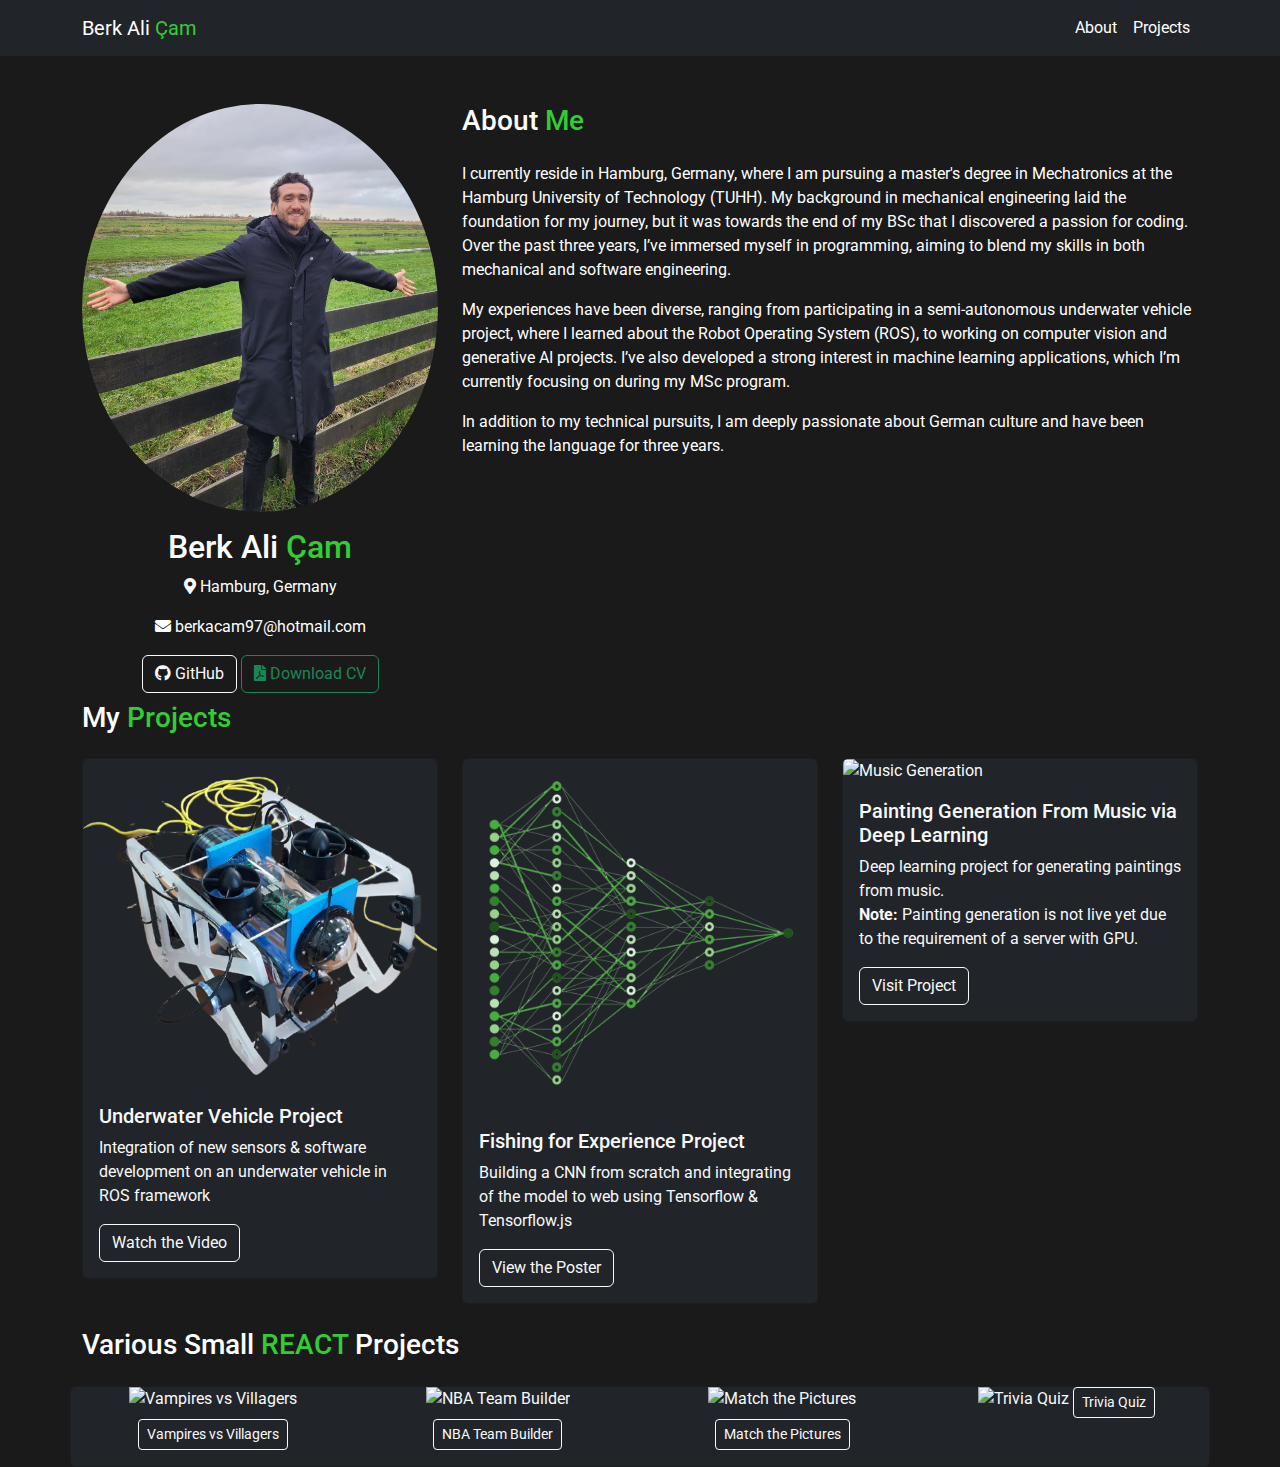
==== commit 1d017477: "page updates" ====
--- a/index.html
+++ b/index.html
@@ -71,7 +71,7 @@
       <div class="row" id="about">
         <div class="col-md-4 text-center">
           <img
-            src="./images/berk_photo.jpg"
+            src="./images/photo.jpeg"
             class="rounded-circle img-fluid mb-3"
             alt="Berk Ali Çam"
           />
@@ -91,27 +91,25 @@
         <div class="col-md-8">
           <h3 class="mb-4">About <span class="lime">Me</span></h3>
           <p>
-            My name is Berk Ali Çam. I currently live in Hamburg, Germany.
-            Although I have a mechanical engineering background, I discovered my
-            passion for coding towards the end of my BSc. I have been
-            self-learning programming for three years, and my goal is to pursue
-            a career where I can develop myself in both mechanical and software
-            engineering.
+            I currently reside in Hamburg, Germany, where I am pursuing a master's degree in Mechatronics at the Hamburg University 
+            of Technology (TUHH). My background in mechanical engineering laid the foundation for my journey, but it was towards 
+            the end of my BSc that I discovered a passion for coding. Over the past three years, 
+            I’ve immersed myself in programming, aiming to blend my skills in both mechanical and software engineering.
+          <p>
+            My experiences have been diverse, ranging from participating in a semi-autonomous underwater vehicle project,
+             where I learned about the Robot Operating System (ROS), 
+            to working on computer vision and generative AI projects.
+            I’ve also developed a strong interest in machine learning applications, 
+            which I’m currently focusing on during my MSc program.
+            
           </p>
           <p>
-            I've participated in a semi-autonomous underwater vehicle project
-            and learned about ROS. Currently, I'm enrolled in the MSc.
-            Mechatronics program at TUHH, focusing on machine learning
-            applications. I have done projects in the computer vision field as well as generative AI field.
-          </p>
-          <p>
-            I'm also passionate about German culture and have been
-            learning the language for three years.
+            In addition to my technical pursuits, I am deeply passionate about German culture and have been learning the language for three years.
           </p>
         </div>
       </div>
 
-      <div class="row mt-5" id="projects">
+      <div class="row mt-2" id="projects">
         <h3 class="mb-4">My <span class="lime">Projects</span></h3>
         <div class="col-md-4 mb-4">
           <div class="card bg-dark text-light project-card">
@@ -130,7 +128,7 @@
                 href="https://www.youtube.com/watch?v=IDcyxaFj86E"
                 target="_blank"
                 class="btn btn-outline-light"
-                >Watch Video</a
+                >Watch the Video</a
               >
             </div>
           </div>
@@ -145,11 +143,11 @@
             <div class="card-body">
               <h5 class="card-title">Fishing for Experience Project</h5>
               <p class="card-text">
-                Building a CNN from scratch and integration of the model to web
+                Building a CNN from scratch and integrating of the model to web
                 using Tensorflow & Tensorflow.js
               </p>
               <a href="poster.pdf" target="_blank" class="btn btn-outline-light"
-                >View Poster</a
+                >View the Poster</a
               >
             </div>
           </div>
@@ -157,14 +155,15 @@
         <div class="col-md-4 mb-4">
           <div class="card bg-dark text-light project-card">
             <img
-              src="./images/music_generation.jpg"
+              src="./images/music_to_painting.png"
               class="card-img-top"
               alt="Music Generation"
             />
             <div class="card-body">
-              <h5 class="card-title">Painting Generation From Music</h5>
+              <h5 class="card-title">Painting Generation From Music via Deep Learning</h5>
               <p class="card-text">
-                Deep learning project for generating paintings from music
+                Deep learning project for generating paintings from music. <br>
+                 <strong > Note: </strong> Painting generation is not live yet due to the requirement of a server with GPU.
               </p>
               <a
                 href="https://paprojecttuhh.netlify.app/"
@@ -176,7 +175,7 @@
           </div>
         </div>
         <h3 class="mb-4">
-            Various <span class="lime">REACT</span> Projects
+            Various Small <span class="lime">REACT</span> Projects
           </h4>
         <div class="card bg-dark text-light project-card">
           <div class="row">
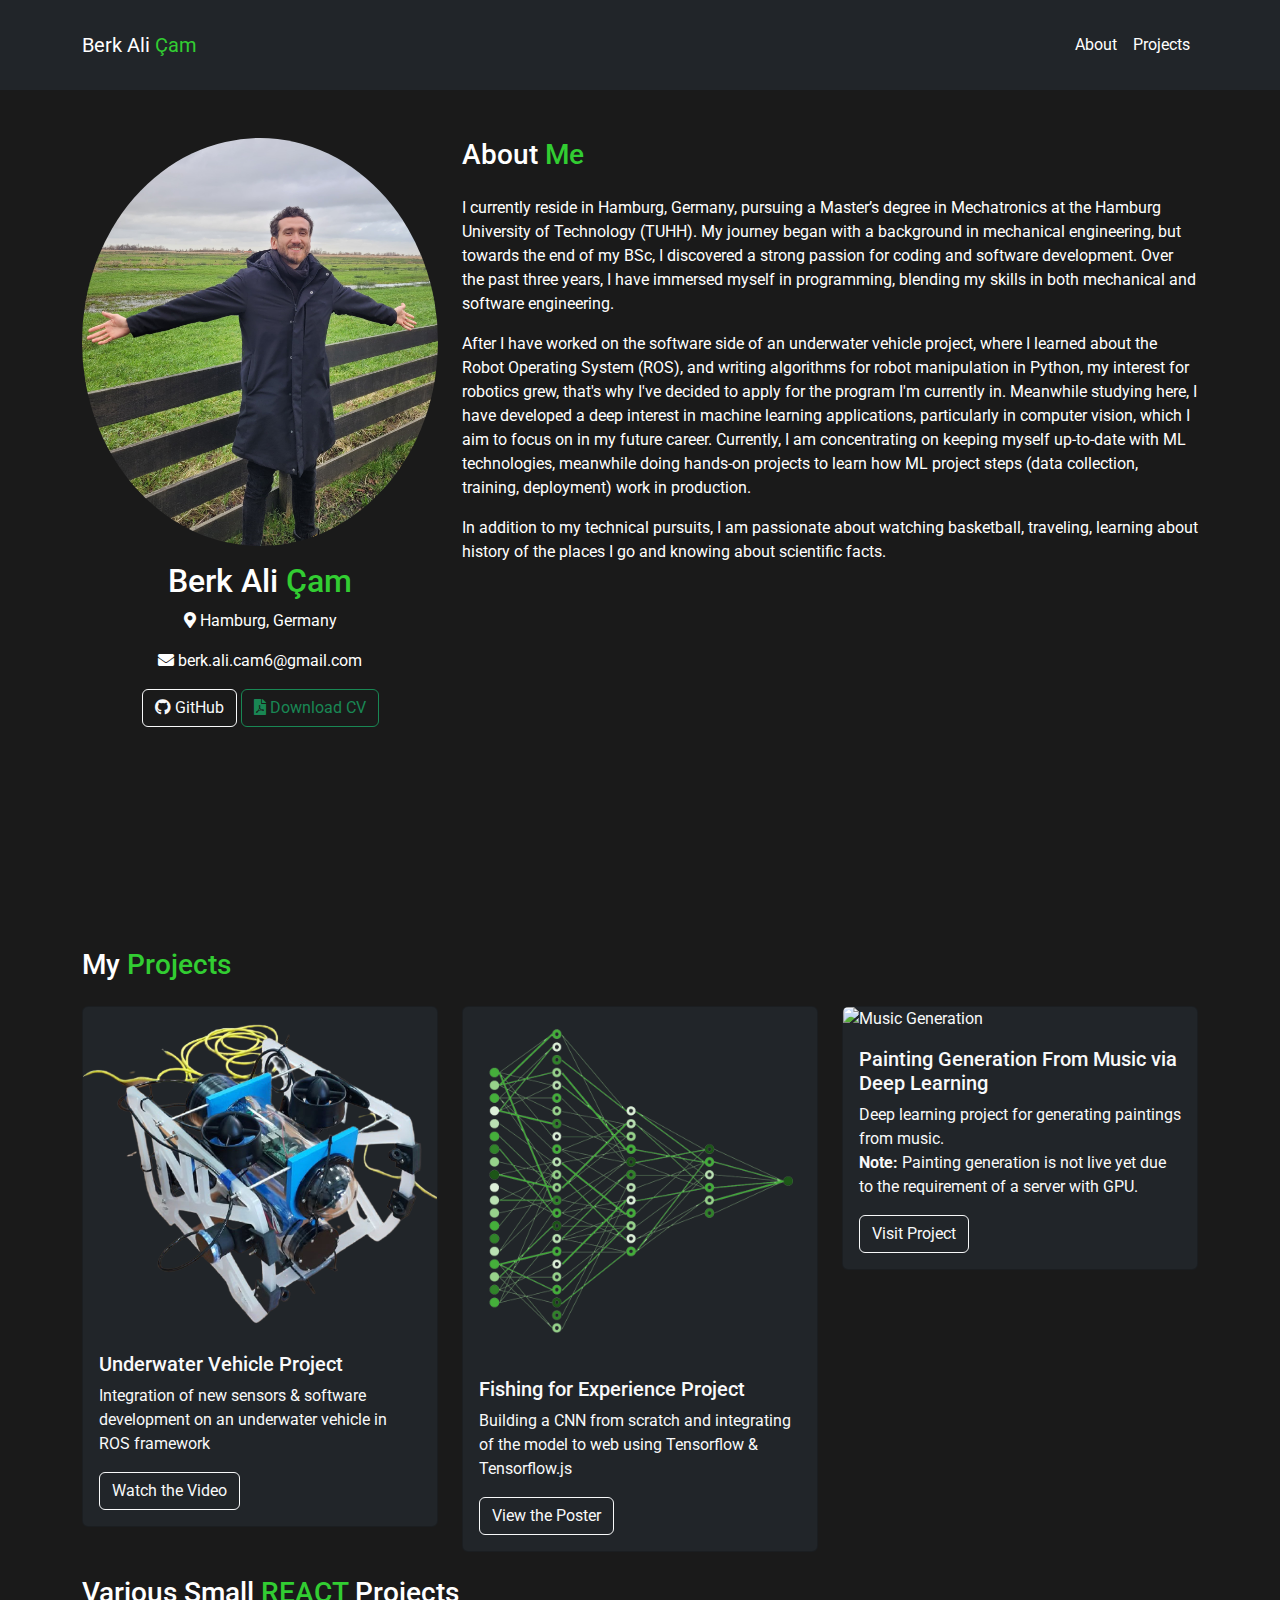
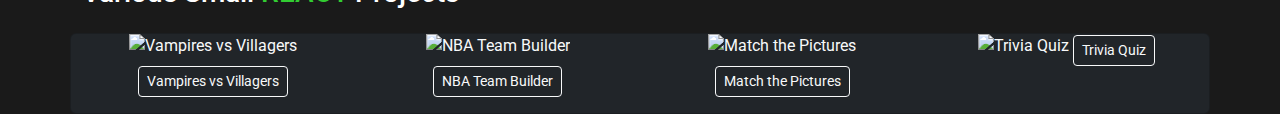
==== commit c5c9277b: "updates" ====
--- a/index.html
+++ b/index.html
@@ -41,7 +41,7 @@
   </head>
 
   <body>
-    <nav class="navbar navbar-expand-lg navbar-dark bg-dark">
+    <nav class="navbar navbar-expand-lg navbar-dark bg-dark" style="height: 10vh;">
       <div class="container">
         <a class="navbar-brand" href="#"
           >Berk Ali <span class="lime">Çam</span></a
@@ -68,7 +68,7 @@
     </nav>
 
     <div class="container mt-5">
-      <div class="row" id="about">
+      <div class="row" id="about" style="height: 90vh;">
         <div class="col-md-4 text-center">
           <img
             src="./images/photo.jpeg"
@@ -77,7 +77,7 @@
           />
           <h2>Berk Ali <span class="lime">Çam</span></h2>
           <p><i class="fas fa-map-marker-alt"></i> Hamburg, Germany</p>
-          <p><i class="fas fa-envelope"></i> berkacam97@hotmail.com</p>
+          <p><i class="fas fa-envelope"></i> berk.ali.cam6@gmail.com</p>
           <a
             href="https://github.com/bergalii"
             target="_blank"
@@ -91,25 +91,20 @@
         <div class="col-md-8">
           <h3 class="mb-4">About <span class="lime">Me</span></h3>
           <p>
-            I currently reside in Hamburg, Germany, where I am pursuing a master's degree in Mechatronics at the Hamburg University 
-            of Technology (TUHH). My background in mechanical engineering laid the foundation for my journey, but it was towards 
-            the end of my BSc that I discovered a passion for coding. Over the past three years, 
-            I’ve immersed myself in programming, aiming to blend my skills in both mechanical and software engineering.
-          <p>
-            My experiences have been diverse, ranging from participating in a semi-autonomous underwater vehicle project,
-             where I learned about the Robot Operating System (ROS), 
-            to working on computer vision and generative AI projects.
-            I’ve also developed a strong interest in machine learning applications, 
-            which I’m currently focusing on during my MSc program.
-            
+            I currently reside in Hamburg, Germany, pursuing a Master’s degree in Mechatronics at the Hamburg University of Technology (TUHH). My journey began with a background in mechanical engineering, but towards the end of my BSc, I discovered a strong passion for coding and software development. Over the past three years, I have immersed myself in programming, blending my skills in both mechanical and software engineering.
           </p>
           <p>
-            In addition to my technical pursuits, I am deeply passionate about German culture and have been learning the language for three years.
+            After I have worked on the software side of an underwater vehicle project, where I learned about the Robot Operating System (ROS), and writing algorithms for robot manipulation in Python, my interest for robotics grew,
+            that's why I've decided to apply for the program I'm currently in. Meanwhile studying here, I have developed a deep interest in machine learning applications, particularly in computer vision, which I aim to focus on in my future career. Currently, I am concentrating on keeping myself up-to-date with ML technologies, meanwhile doing hands-on projects to learn how 
+            ML project steps (data collection, training, deployment) work in production.
+          </p>
+          <p>
+              In addition to my technical pursuits, I am passionate about watching basketball, traveling, learning about history of the places I go and knowing about scientific facts.
           </p>
         </div>
       </div>
 
-      <div class="row mt-2" id="projects">
+      <div class="row" id="projects">
         <h3 class="mb-4">My <span class="lime">Projects</span></h3>
         <div class="col-md-4 mb-4">
           <div class="card bg-dark text-light project-card">
